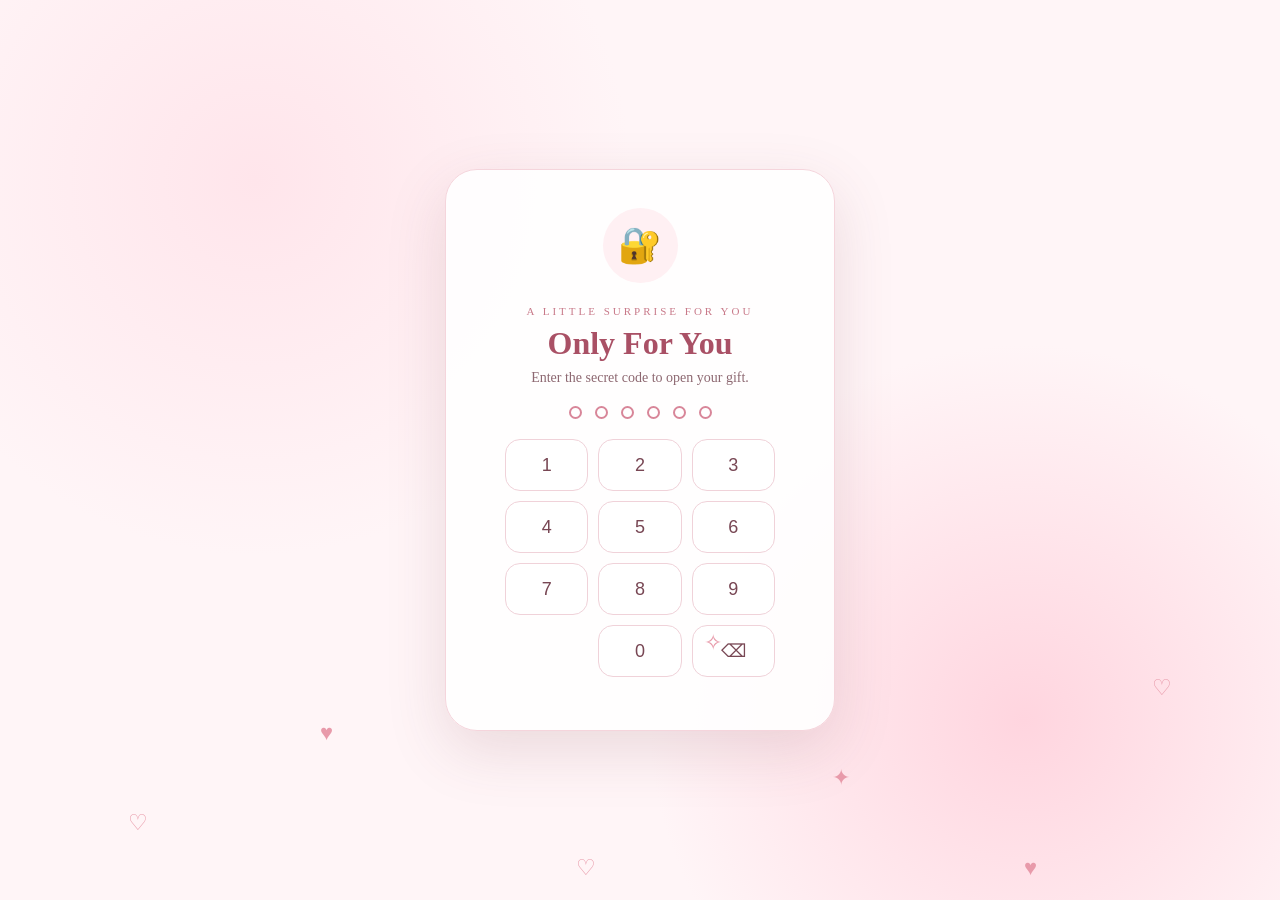
==== index.html @ 0a72cdff "Summary" ====
<!DOCTYPE html>
<html lang="en">

<head>

    <meta charset="UTF-8">

    <meta name="viewport"
          content="width=device-width, initial-scale=1.0">

    <title>For You ❤️</title>

    <link rel="stylesheet"href="style.css">
    <script src="j.js"></script>

</head>


<body>



<div class="decorations">

    <span>♡</span>
    <span>♥</span>
    <span>♡</span>
    <span>✦</span>
    <span>♥</span>
    <span>♡</span>
    <span>✧</span>

</div>



<!-- =====================================================
     PASSCODE
     ===================================================== -->

<div id="lockScreen">

    <div class="lock-card">

        <div class="lock-icon">
            🔐
        </div>

        <p class="small-title">
            A LITTLE SURPRISE FOR YOU
        </p>

        <h1>
            Only For You
        </h1>

        <p class="lock-text">
            Enter the secret code to open your gift.
        </p>


        <!-- 6 DIGIT PASSCODE DISPLAY -->

        <div class="code-display">

            <span id="dot1"></span>
            <span id="dot2"></span>
            <span id="dot3"></span>
            <span id="dot4"></span>
            <span id="dot5"></span>
            <span id="dot6"></span>

        </div>


        <!-- KEYPAD -->

        <div class="keypad">

            <button onclick="pressKey('1')">
                1
            </button>

            <button onclick="pressKey('2')">
                2
            </button>

            <button onclick="pressKey('3')">
                3
            </button>


            <button onclick="pressKey('4')">
                4
            </button>

            <button onclick="pressKey('5')">
                5
            </button>

            <button onclick="pressKey('6')">
                6
            </button>


            <button onclick="pressKey('7')">
                7
            </button>

            <button onclick="pressKey('8')">
                8
            </button>

            <button onclick="pressKey('9')">
                9
            </button>


            <button class="empty-key"></button>

            <button onclick="pressKey('0')">
                0
            </button>

            <button onclick="deleteKey()">
                ⌫
            </button>

        </div>


        <p id="wrongPassword"></p>

    </div>

</div>



<!-- =====================================================
     MAIN WEBSITE
     ===================================================== -->

<div id="mainWebsite" class="hidden">


    <!-- HEADER -->

    <header>

        <div class="logo">

            <span>♡</span>
            Our Story

        </div>


        <nav>

            <button onclick="showSection('home')">
                Home
            </button>

            <button onclick="showSection('flowers')">
                🌸 Flowers
            </button>

            <button onclick="showSection('message')">
                💌 Message
            </button>

            <button onclick="showSection('song')">
                🎵 Song
            </button>

        </nav>

    </header>



    <!-- =====================================================
         HOME
         ===================================================== -->

    <section id="home"
             class="section active">

        <div class="hero">

            <div class="tiny-label">
                OUR LITTLE LOVE STORY
            </div>


            <div class="big-heart">
                ♥
            </div>


            <h1>
                Happy Monthsary
            </h1>


            <p class="hero-text">

                For someone who makes ordinary days
                feel a little more special.

            </p>


            <div class="date-card">

                <span>♡</span>


                <div>

                    <small>
                        OUR STORY STARTED
                    </small>

                    <strong>
                        January 10, 2026
                    </strong>

                </div>


                <span>♡</span>

            </div>



            <div class="counter-box">

                <div>

                    <strong id="months">
                        0
                    </strong>

                    <small>
                        MONTHS
                    </small>

                </div>


                <div class="line"></div>


                <div>

                    <strong id="days">
                        0
                    </strong>

                    <small>
                        DAYS
                    </small>

                </div>

            </div>



            <button class="open-button"
                    onclick="showSection('flowers')">

                Open Your Gift

                <span>→</span>

            </button>

        </div>

    </section>



    <!-- =====================================================
         FLOWERS
         ===================================================== -->

    <section id="flowers"
             class="section">

        <div class="content-card">

            <div class="section-number">
                01
            </div>


            <div class="flower-title">

                <span>✿</span>

                <h1>
                    Flowers For You
                </h1>

                <span>✿</span>

            </div>


            <p class="subtitle">
                A little bouquet for someone special.
            </p>



            <div class="bouquet">

                <div class="stem stem1"></div>
                <div class="stem stem2"></div>
                <div class="stem stem3"></div>
                <div class="stem stem4"></div>
                <div class="stem stem5"></div>


                <div class="flower flower1">
                    🌷
                </div>

                <div class="flower flower2">
                    🌹
                </div>

                <div class="flower flower3">
                    🌸
                </div>

                <div class="flower flower4">
                    🌷
                </div>

                <div class="flower flower5">
                    🌹
                </div>


                <div class="leaf leaf1">
                    🌿
                </div>

                <div class="leaf leaf2">
                    🌿
                </div>

            </div>



            <div class="flower-note">

                <span class="note-icon">
                    ❀
                </span>


                <h2>
                    For You
                </h2>


                <p>

                    These flowers are just a small reminder
                    that you deserve beautiful things and
                    beautiful moments.

                </p>


                <p>

                    If I could, I'd give you a fresh bouquet
                    every month. 🌷

                </p>

            </div>



            <button class="next-button"
                    onclick="showSection('message')">

                Continue to my message →

            </button>

        </div>

    </section>



    <!-- =====================================================
         MESSAGE
         ===================================================== -->

    <section id="message"
             class="section">

        <div class="content-card message-card">

            <div class="section-number">
                02
            </div>


            <h1>
                Words From My Heart
            </h1>


            <p class="subtitle">
                Some things are better written down. 💌
            </p>



            <!-- LETTER -->

            <div class="letter">

                <div class="letter-top">

                    <span>♡</span>
                    <span>♡</span>
                    <span>♡</span>

                </div>


                <p class="dear">
                    Dear You,
                </p>


                <p>
                    Happy Monthsary! ❤️
                </p>


                <p>

                    Another month has passed, and I'm really
                    thankful for all the little moments we've
                    shared. From simple conversations to
                    random laughs, every memory means something
                    to me.

                </p>


                <p>

                    I may not always have the perfect words,
                    but I hope you know how much I appreciate
                    your presence in my life.

                </p>


                <p>

                    Thank you for being part of my story.
                    I hope we continue making more memories,
                    sharing more laughs, and enjoying the little
                    things together.

                </p>


                <p>

                    Here's to another month of memories. 🌷

                </p>


                <div class="signature">

                    With love,<br>

                    <strong>
                        Always ❤️
                    </strong>

                </div>

            </div>



            <!-- GALLERY -->

            <div class="gallery-section">

                <h2>
                    Our Little Memories 📸
                </h2>


                <p>
                    Click a frame to add your favorite photo.
                </p>



                <div class="gallery">


                    <!-- PHOTO 1 -->

                    <label class="polaroid">

                        <input type="file"
                               accept="image/*"
                               onchange="previewImage(event, 1)">


                        <div class="photo-frame">

                            <img id="photo1">

                            <span id="text1">
                                ＋<br>
                                Add Photo
                            </span>

                        </div>


                        <div class="caption">
                            Our memory ♡
                        </div>

                    </label>



                    <!-- PHOTO 2 -->

                    <label class="polaroid">

                        <input type="file"
                               accept="image/*"
                               onchange="previewImage(event, 2)">


                        <div class="photo-frame">

                            <img id="photo2">

                            <span id="text2">
                                ＋<br>
                                Add Photo
                            </span>

                        </div>


                        <div class="caption">
                            Favorite moment ♡
                        </div>

                    </label>



                    <!-- PHOTO 3 -->

                    <label class="polaroid">

                        <input type="file"
                               accept="image/*"
                               onchange="previewImage(event, 3)">


                        <div class="photo-frame">

                            <img id="photo3">

                            <span id="text3">
                                ＋<br>
                                Add Photo
                            </span>

                        </div>


                        <div class="caption">
                            Together ♡
                        </div>

                    </label>



                    <!-- PHOTO 4 -->

                    <label class="polaroid">

                        <input type="file"
                               accept="image/*"
                               onchange="previewImage(event, 4)">


                        <div class="photo-frame">

                            <img id="photo4">

                            <span id="text4">
                                ＋<br>
                                Add Photo
                            </span>

                        </div>


                        <div class="caption">
                            Forever memory ♡
                        </div>

                    </label>

                </div>

            </div>



            <button class="next-button"
                    onclick="showSection('song')">

                Listen to our song →

            </button>

        </div>

    </section>



    <!-- =====================================================
         SONG
         ===================================================== -->

    <section id="song"
             class="section">

        <div class="content-card song-card">

            <div class="section-number">
                03
            </div>


            <div class="music-note">
                ♪
            </div>


            <h1>
                Our Song
            </h1>


            <p class="subtitle">
                Press play and enjoy this little moment. 🎧
            </p>



            <div class="vinyl-area">

                <div class="vinyl">

                    <div class="vinyl-center">
                        ♥
                    </div>

                </div>

            </div>



            <div class="song-info">

                <span>
                    NOW PLAYING
                </span>


                <h2>
                    Our Special Song
                </h2>


                <p>
                    A song that reminds me of you.
                </p>

            </div>



            <!-- MUSIC -->

            <audio id="music">

                <source src="music.mp3"
                        type="audio/mpeg">

            </audio>



            <div class="music-buttons">

                <button onclick="playMusic()">
                    ▶ Play
                </button>


                <button onclick="pauseMusic()">
                    ❚❚ Pause
                </button>

            </div>



            <div class="music-bar">

                <div id="musicProgress"></div>

            </div>


            <p class="song-hint">

                Put your own
                <b>music.mp3</b>
                inside this folder.

            </p>



            <div class="final-message">

                <span>♡</span>


                <p>

                    Some songs become special because
                    they remind us of someone.

                </p>


                <span>♡</span>

            </div>



            <button class="back-button"
                    onclick="showSection('home')">

                ← Back to our story

            </button>

        </div>

    </section>


</div>



<!-- JAVASCRIPT -->

<script src="script.js"></script>


</body>

</html>
---- style.css ----
* {
    margin: 0;
    padding: 0;
    box-sizing: border-box;
}

html {
    scroll-behavior: smooth;
}

body {
    font-family: Georgia, "Times New Roman", serif;
    background: #fff7f8;
    color: #5b3b43;
    min-height: 100vh;
}


/* ================= HIDDEN ================= */

.hidden {
    display: none !important;
}


/* ================= DECORATIONS ================= */

.decorations span {
    position: fixed;
    color: #e89aaa;
    font-size: 22px;
    z-index: 1;
    pointer-events: none;
    animation: floatUp 8s linear infinite;
}

.decorations span:nth-child(1) {
    left: 10%;
    top: 90%;
}

.decorations span:nth-child(2) {
    left: 25%;
    top: 80%;
    animation-delay: 2s;
}

.decorations span:nth-child(3) {
    left: 45%;
    top: 95%;
    animation-delay: 4s;
}

.decorations span:nth-child(4) {
    left: 65%;
    top: 85%;
    animation-delay: 1s;
}

.decorations span:nth-child(5) {
    left: 80%;
    top: 95%;
    animation-delay: 3s;
}

.decorations span:nth-child(6) {
    left: 90%;
    top: 75%;
    animation-delay: 5s;
}

.decorations span:nth-child(7) {
    left: 55%;
    top: 70%;
    animation-delay: 6s;
}


/* ================= PASSCODE ================= */

#lockScreen {
    min-height: 100vh;

    display: flex;
    align-items: center;
    justify-content: center;

    padding: 20px;

    background:
        radial-gradient(circle at 20% 20%, #ffe5eb, transparent 30%),
        radial-gradient(circle at 80% 80%, #ffd5df, transparent 30%),
        #fff5f7;
}

.lock-card {
    width: 100%;
    max-width: 390px;

    padding: 38px 30px;

    background: rgba(255, 255, 255, 0.9);

    border: 1px solid #f5d5dc;

    border-radius: 32px;

    text-align: center;

    box-shadow: 0 20px 60px rgba(121, 59, 76, 0.15);
}

.lock-icon {
    width: 75px;
    height: 75px;

    margin: auto;

    display: flex;
    align-items: center;
    justify-content: center;

    background: #fff0f3;

    border-radius: 50%;

    font-size: 35px;

    animation: pulse 2s infinite;
}

.small-title {
    color: #c87989;

    font-size: 11px;

    letter-spacing: 3px;

    margin-top: 22px;
}

.lock-card h1 {
    color: #a95065;

    font-size: 32px;

    margin: 8px 0;
}

.lock-text {
    color: #8d6871;

    font-size: 14px;

    margin-bottom: 20px;
}

.code-display {
    display: flex;
    justify-content: center;

    gap: 13px;

    margin: 20px;
}

.code-display span {
    width: 13px;
    height: 13px;

    border: 2px solid #d88699;

    border-radius: 50%;

    transition: 0.2s;
}

.code-display span.filled {
    background: #d36c83;
}

.keypad {
    display: grid;

    grid-template-columns: repeat(3, 1fr);

    gap: 10px;

    max-width: 270px;

    margin: auto;
}

.keypad button {
    height: 52px;

    border: 1px solid #f0d2d9;

    border-radius: 15px;

    background: #fff;

    color: #784754;

    font-size: 18px;

    cursor: pointer;

    transition: 0.2s;
}

.keypad button:hover {
    background: #ffe8ed;

    transform: scale(1.04);
}

.empty-key {
    visibility: hidden;
}

#wrongPassword {
    color: #c74d67;

    font-size: 13px;

    margin-top: 15px;
}


/* ================= HEADER ================= */

header {
    height: 75px;

    padding: 0 7%;

    display: flex;

    align-items: center;

    justify-content: space-between;

    position: sticky;

    top: 0;

    z-index: 20;

    background: rgba(255, 250, 251, 0.9);

    backdrop-filter: blur(15px);

    border-bottom: 1px solid #f5dce1;
}

.logo {
    color: #a95065;

    font-size: 20px;

    font-weight: bold;
}

.logo span {
    color: #d9768b;
}

nav {
    display: flex;

    gap: 5px;
}

nav button {
    border: none;

    background: transparent;

    padding: 10px 12px;

    border-radius: 15px;

    color: #79515b;

    cursor: pointer;

    font-family: Arial, sans-serif;

    transition: 0.3s;
}

nav button:hover {
    background: #ffe8ed;

    color: #a95065;
}


/* ================= SECTIONS ================= */

.section {
    display: none;

    min-height: calc(100vh - 75px);

    padding: 60px 20px;

    position: relative;
}

.section.active {
    display: flex;

    align-items: center;

    justify-content: center;

    animation: fadeIn 0.6s ease;
}


/* ================= HOME ================= */

.hero {
    text-align: center;

    max-width: 700px;

    position: relative;

    z-index: 2;
}

.tiny-label {
    color: #c77b8b;

    letter-spacing: 5px;

    font-family: Arial, sans-serif;

    font-size: 11px;

    margin-bottom: 15px;
}

.big-heart {
    color: #d76c84;

    font-size: 95px;

    line-height: 1;

    text-shadow: 0 10px 25px rgba(196, 86, 111, 0.2);

    animation: heartbeat 1.5s infinite;
}

.hero h1 {
    color: #a64d63;

    font-size: 60px;

    margin: 10px 0;
}

.hero-text {
    max-width: 500px;

    margin: auto;

    color: #86636b;

    font-size: 18px;

    line-height: 1.7;
}

.date-card {
    display: inline-flex;

    align-items: center;

    gap: 20px;

    margin-top: 30px;

    padding: 15px 25px;

    background: white;

    border: 1px solid #f2d8de;

    border-radius: 20px;

    box-shadow: 0 8px 25px rgba(100, 40, 55, 0.08);
}

.date-card > span {
    color: #d6788d;

    font-size: 22px;
}

.date-card div {
    display: flex;

    flex-direction: column;

    gap: 5px;
}

.date-card small {
    font-family: Arial, sans-serif;

    font-size: 9px;

    letter-spacing: 2px;

    color: #b77c88;
}

.date-card strong {
    color: #784754;

    font-size: 16px;
}

.counter-box {
    margin: 25px auto;

    max-width: 280px;

    display: flex;

    align-items: center;

    justify-content: center;

    gap: 25px;

    padding: 18px;

    background: #fff;

    border-radius: 20px;

    border: 1px solid #f2d8de;
}

.counter-box div:not(.line) {
    display: flex;

    flex-direction: column;
}

.counter-box strong {
    font-size: 27px;

    color: #c65f78;
}

.counter-box small {
    font-family: Arial, sans-serif;

    font-size: 9px;

    letter-spacing: 2px;

    color: #9b747c;
}

.line {
    height: 35px;

    width: 1px;

    background: #eacbd2;
}

.open-button,
.next-button,
.back-button {
    border: none;

    background: #bd6077;

    color: white;

    padding: 14px 25px;

    border-radius: 25px;

    cursor: pointer;

    font-family: Arial, sans-serif;

    transition: 0.3s;
}

.open-button {
    box-shadow: 0 10px 25px rgba(172, 73, 99, 0.2);
}

.open-button:hover,
.next-button:hover,
.back-button:hover {
    background: #a94e66;

    transform: translateY(-3px);
}

.open-button span {
    margin-left: 10px;
}


/* ================= CONTENT CARD ================= */

.content-card {
    width: 100%;

    max-width: 850px;

    padding: 50px;

    background: rgba(255, 255, 255, 0.95);

    border: 1px solid #f2dce1;

    border-radius: 30px;

    text-align: center;

    box-shadow: 0 20px 60px rgba(100, 40, 55, 0.1);
}

.section-number {
    color: #d88999;

    font-family: Arial, sans-serif;

    letter-spacing: 3px;

    font-size: 11px;

    margin-bottom: 15px;
}

.content-card h1 {
    color: #a64d63;

    font-size: 40px;
}

.subtitle {
    color: #8b6971;

    margin-top: 10px;

    line-height: 1.6;
}


/* ================= FLOWERS ================= */

.flower-title {
    display: flex;

    align-items: center;

    justify-content: center;

    gap: 15px;
}

.flower-title span {
    color: #d78296;

    font-size: 25px;
}

.bouquet {
    height: 270px;

    max-width: 500px;

    margin: 20px auto;

    position: relative;
}

.flower {
    position: absolute;

    font-size: 75px;

    animation: flowerMove 3s ease-in-out infinite;
}

.flower1 {
    left: 15%;
    top: 80px;
}

.flower2 {
    left: 30%;
    top: 35px;

    animation-delay: .3s;
}

.flower3 {
    left: 44%;
    top: 5px;

    font-size: 90px;

    animation-delay: .5s;
}

.flower4 {
    left: 60%;
    top: 40px;

    animation-delay: .8s;
}

.flower5 {
    left: 75%;
    top: 85px;

    animation-delay: 1s;
}

.stem {
    position: absolute;

    width: 4px;

    height: 150px;

    background: #75a875;

    border-radius: 5px;

    transform: rotate(-10deg);

    top: 100px;

    left: 50%;
}

.stem1 {
    transform: rotate(-28deg);
    left: 25%;
}

.stem2 {
    transform: rotate(-15deg);
    left: 37%;
}

.stem3 {
    transform: rotate(0deg);
    left: 50%;
}

.stem4 {
    transform: rotate(15deg);
    left: 62%;
}

.stem5 {
    transform: rotate(28deg);
    left: 74%;
}

.leaf {
    position: absolute;

    font-size: 35px;
}

.leaf1 {
    left: 32%;
    top: 145px;
}

.leaf2 {
    left: 58%;
    top: 155px;
}

.flower-note {
    max-width: 600px;

    margin: 0 auto;

    padding: 25px 30px;

    background: #fff5f7;

    border: 1px solid #f4dce2;

    border-radius: 20px;

    line-height: 1.8;
}

.note-icon {
    color: #d5788d;

    font-size: 25px;
}

.flower-note h2 {
    color: #a95065;

    margin: 8px;
}

.flower-note p {
    margin-bottom: 8px;

    color: #765761;
}


/* ================= LETTER ================= */

.letter {
    max-width: 700px;

    margin: 30px auto;

    padding: 35px;

    text-align: left;

    background:
        repeating-linear-gradient(
            #fffdf8,
            #fffdf8 34px,
            #f2e8e0 35px
        );

    border-radius: 5px;

    box-shadow:
        0 10px 30px rgba(80, 40, 30, 0.12);

    position: relative;

    line-height: 2;

    transform: rotate(-0.3deg);
}

.letter::before {
    content: "";

    position: absolute;

    top: -8px;
    left: 30px;
    right: 30px;

    height: 8px;

    background: #e8c8cf;

    border-radius: 10px 10px 0 0;
}

.letter-top {
    display: flex;

    justify-content: space-between;

    color: #d67d91;

    margin-bottom: 10px;
}

.letter p {
    margin-bottom: 15px;
}

.dear {
    color: #a95065;

    font-size: 20px;

    font-weight: bold;
}

.signature {
    text-align: right;

    color: #a95065;

    margin-top: 25px;
}


/* ================= GALLERY ================= */

.gallery-section {
    margin-top: 40px;
}

.gallery-section h2 {
    color: #a95065;

    margin-bottom: 8px;
}

.gallery-section > p {
    color: #92747b;

    margin-bottom: 25px;
}

.gallery {
    display: grid;

    grid-template-columns: repeat(2, 1fr);

    gap: 25px;

    max-width: 700px;

    margin: auto;
}

.polaroid {
    background: white;

    padding: 12px 12px 18px;

    box-shadow: 0 8px 25px rgba(80, 40, 50, 0.12);

    cursor: pointer;

    transition: 0.3s;
}

.polaroid:nth-child(1) {
    transform: rotate(-2deg);
}

.polaroid:nth-child(2) {
    transform: rotate(2deg);
}

.polaroid:nth-child(3) {
    transform: rotate(1deg);
}

.polaroid:nth-child(4) {
    transform: rotate(-2deg);
}

.polaroid:hover {
    transform: rotate(0deg) translateY(-7px);

    box-shadow: 0 15px 30px rgba(80, 40, 50, 0.18);
}

.polaroid input {
    display: none;
}

.photo-frame {
    height: 220px;

    background: #fff1f4;

    display: flex;

    align-items: center;

    justify-content: center;

    overflow: hidden;
}

.photo-frame img {
    width: 100%;

    height: 100%;

    object-fit: cover;

    display: none;
}

.photo-frame span {
    color: #cf778b;

    text-align: center;

    line-height: 1.6;
}

.caption {
    padding-top: 12px;

    color: #73515b;

    font-size: 14px;
}


/* ================= SONG ================= */

.music-note {
    color: #d16d85;

    font-size: 60px;

    animation: musicBounce 1s infinite alternate;
}

.vinyl-area {
    height: 250px;

    display: flex;

    justify-content: center;

    align-items: center;
}

.vinyl {
    width: 210px;
    height: 210px;

    border-radius: 50%;

    background:
        repeating-radial-gradient(
            circle,
            #252025 0,
            #252025 3px,
            #302a30 4px,
            #302a30 7px
        );

    display: flex;

    justify-content: center;

    align-items: center;

    box-shadow: 0 15px 30px rgba(30, 20, 25, .25);

    animation: spin 8s linear infinite;
}

.vinyl-center {
    width: 65px;
    height: 65px;

    border-radius: 50%;

    background: #d77b90;

    display: flex;

    align-items: center;

    justify-content: center;

    color: white;

    font-size: 25px;

    border: 5px solid #f1c4ce;
}

.song-info {
    margin-bottom: 20px;
}

.song-info span {
    font-family: Arial, sans-serif;

    font-size: 9px;

    letter-spacing: 3px;

    color: #c17a89;
}

.song-info h2 {
    color: #a95065;

    margin: 8px 0;
}

.song-info p {
    color: #8b6971;
}

.music-buttons {
    display: flex;

    justify-content: center;

    gap: 10px;
}

.music-buttons button {
    border: none;

    padding: 12px 22px;

    border-radius: 20px;

    background: #bd6077;

    color: white;

    cursor: pointer;
}

.music-buttons button:hover {
    background: #a64d63;
}

.music-bar {
    width: 100%;

    max-width: 400px;

    height: 5px;

    margin: 25px auto 10px;

    background: #f0dce1;

    border-radius: 10px;

    overflow: hidden;
}

#musicProgress {
    width: 0%;

    height: 100%;

    background: #c96980;
}

.song-hint {
    font-family: Arial, sans-serif;

    color: #9a7b83;

    font-size: 11px;
}

.final-message {
    margin: 25px auto;

    max-width: 500px;

    display: flex;

    align-items: center;

    justify-content: center;

    gap: 15px;

    padding: 18px;

    background: #fff5f7;

    border-radius: 18px;

    color: #795762;

    line-height: 1.6;
}

.final-message span {
    color: #d27589;
}


/* ================= ANIMATIONS ================= */

@keyframes heartbeat {

    0%, 100% {
        transform: scale(1);
    }

    25% {
        transform: scale(1.12);
    }

    50% {
        transform: scale(1);
    }

    75% {
        transform: scale(1.1);
    }

}

@keyframes pulse {

    0%, 100% {
        transform: scale(1);
    }

    50% {
        transform: scale(1.06);
    }

}

@keyframes floatUp {

    0% {
        transform: translateY(0) rotate(0deg);

        opacity: 0;
    }

    20% {
        opacity: 1;
    }

    100% {
        transform: translateY(-110vh) rotate(180deg);

        opacity: 0;
    }

}

@keyframes flowerMove {

    0%, 100% {
        transform: translateY(0) rotate(-3deg);
    }

    50% {
        transform: translateY(-12px) rotate(3deg);
    }

}

@keyframes musicBounce {

    from {
        transform: translateY(0);
    }

    to {
        transform: translateY(-10px);
    }

}

@keyframes spin {

    from {
        transform: rotate(0deg);
    }

    to {
        transform: rotate(360deg);
    }

}

@keyframes fadeIn {

    from {
        opacity: 0;

        transform: translateY(15px);
    }

    to {
        opacity: 1;

        transform: translateY(0);
    }

}


/* ================= MOBILE ================= */

@media (max-width: 650px) {

    header {
        height: auto;

        padding: 15px;

        flex-direction: column;

        gap: 10px;
    }

    nav {
        flex-wrap: wrap;

        justify-content: center;
    }

    nav button {
        font-size: 12px;

        padding: 8px;
    }

    .section {
        padding: 30px 15px;
    }

    .hero h1 {
        font-size: 40px;
    }

    .big-heart {
        font-size: 75px;
    }

    .content-card {
        padding: 30px 18px;
    }

    .content-card h1 {
        font-size: 30px;
    }

    .flower {
        font-size: 50px;
    }

    .flower3 {
        font-size: 65px;
    }

    .gallery {
        grid-template-columns: 1fr;
    }

    .letter {
        padding: 25px 20px;

        font-size: 14px;
    }

    .photo-frame {
        height: 240px;
    }

    .vinyl {
        width: 180px;
        height: 180px;
    }
}
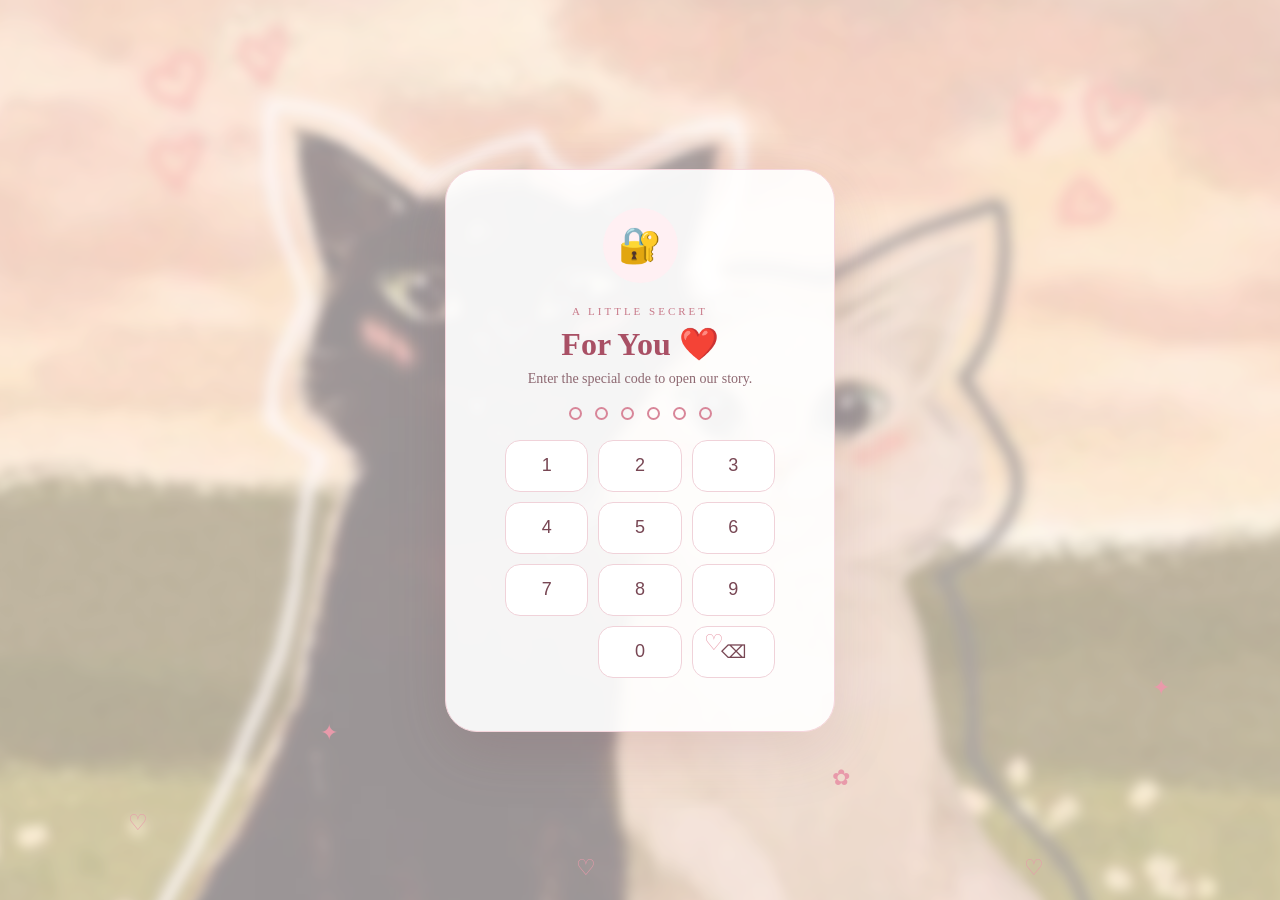
==== commit ebf12e8e: "Summary" ====
--- a/index.html
+++ b/index.html
@@ -10,8 +10,8 @@
 
     <title>For You ❤️</title>
 
-    <link rel="stylesheet"href="style.css">
-    <script src="j.js"></script>
+    <link rel="stylesheet"
+          href="style.css">
 
 </head>
 
@@ -19,23 +19,25 @@
 <body>
 
 
+<!-- =====================================================
+     FLOATING DECORATIONS
+     ===================================================== -->
 
 <div class="decorations">
 
-    <span>♡</span>
-    <span>♥</span>
     <span>♡</span>
     <span>✦</span>
-    <span>♥</span>
     <span>♡</span>
-    <span>✧</span>
+    <span>✿</span>
+    <span>♡</span>
+    <span>✦</span>
+    <span>♡</span>
 
 </div>
 
 
-
-<!-- =====================================================
-     PASSCODE
+<!-- =====================================================
+     LOCK SCREEN
      ===================================================== -->
 
 <div id="lockScreen">
@@ -46,20 +48,16 @@
             🔐
         </div>
 
-        <p class="small-title">
-            A LITTLE SURPRISE FOR YOU
+        <div class="small-title">
+            A LITTLE SECRET
+        </div>
+
+        <h1>For You ❤️</h1>
+
+        <p class="lock-text">
+            Enter the special code to open our story.
         </p>
 
-        <h1>
-            Only For You
-        </h1>
-
-        <p class="lock-text">
-            Enter the secret code to open your gift.
-        </p>
-
-
-        <!-- 6 DIGIT PASSCODE DISPLAY -->
 
         <div class="code-display">
 
@@ -73,8 +71,6 @@
         </div>
 
 
-        <!-- KEYPAD -->
-
         <div class="keypad">
 
             <button onclick="pressKey('1')">
@@ -89,7 +85,6 @@
                 3
             </button>
 
-
             <button onclick="pressKey('4')">
                 4
             </button>
@@ -102,7 +97,6 @@
                 6
             </button>
 
-
             <button onclick="pressKey('7')">
                 7
             </button>
@@ -115,8 +109,9 @@
                 9
             </button>
 
-
-            <button class="empty-key"></button>
+            <button class="empty-key">
+                0
+            </button>
 
             <button onclick="pressKey('0')">
                 0
@@ -144,663 +139,587 @@
 <div id="mainWebsite" class="hidden">
 
 
-    <!-- HEADER -->
-
-    <header>
-
-        <div class="logo">
-
-            <span>♡</span>
-            Our Story
-
-        </div>
-
-
-        <nav>
-
-            <button onclick="showSection('home')">
-                Home
-            </button>
-
-            <button onclick="showSection('flowers')">
-                🌸 Flowers
-            </button>
-
-            <button onclick="showSection('message')">
-                💌 Message
-            </button>
-
-            <button onclick="showSection('song')">
-                🎵 Song
-            </button>
-
-        </nav>
-
-    </header>
-
-
-
-    <!-- =====================================================
-         HOME
-         ===================================================== -->
-
-    <section id="home"
-             class="section active">
-
-        <div class="hero">
-
-            <div class="tiny-label">
-                OUR LITTLE LOVE STORY
-            </div>
-
-
-            <div class="big-heart">
-                ♥
-            </div>
-
+<!-- =====================================================
+     HEADER
+     ===================================================== -->
+
+<header>
+
+    <div class="logo">
+        For <span>You ❤️</span>
+    </div>
+
+
+    <nav>
+
+        <button onclick="showSection('home')">
+            Home
+        </button>
+
+        <button onclick="showSection('flowers')">
+            🌸 Flowers
+        </button>
+
+        <button onclick="showSection('message')">
+            💌 Message
+        </button>
+
+        <button onclick="showSection('song')">
+            🎵 Song
+        </button>
+
+    </nav>
+
+</header>
+
+
+
+<!-- =====================================================
+     HOME
+     ===================================================== -->
+
+<section id="home"
+         class="section active">
+
+    <div class="hero">
+
+        <div class="tiny-label">
+            A LITTLE PLACE FOR US
+        </div>
+
+
+        <div class="big-heart">
+            ❤️
+        </div>
+
+
+        <h1>
+            Happy Monthsary
+        </h1>
+
+
+        <p class="hero-text">
+            Every moment with you is a memory
+            I will always treasure.
+        </p>
+
+
+        <div class="date-card">
+
+            <span>
+                ♡
+            </span>
+
+            <div>
+
+                <small>
+                    OUR STORY STARTED
+                </small>
+
+                <strong>
+                    January 10, 2026
+                </strong>
+
+            </div>
+
+        </div>
+
+
+        <div class="counter-box">
+
+            <div>
+
+                <strong id="months">
+                    0
+                </strong>
+
+                <small>
+                    MONTHS
+                </small>
+
+            </div>
+
+
+            <div class="line"></div>
+
+
+            <div>
+
+                <strong id="days">
+                    0
+                </strong>
+
+                <small>
+                    DAYS
+                </small>
+
+            </div>
+
+        </div>
+
+
+        <button class="open-button"
+                onclick="showSection('flowers')">
+
+            Open Our Story
+            <span>→</span>
+
+        </button>
+
+    </div>
+
+</section>
+
+
+
+<!-- =====================================================
+     FLOWERS
+     ===================================================== -->
+
+<section id="flowers"
+         class="section">
+
+    <div class="content-card">
+
+        <div class="section-number">
+            01 / FLOWERS
+        </div>
+
+
+        <div class="flower-title">
+
+            <span>
+                🌷
+            </span>
 
             <h1>
-                Happy Monthsary
+                A Bouquet For You
             </h1>
 
-
-            <p class="hero-text">
-
-                For someone who makes ordinary days
-                feel a little more special.
-
-            </p>
-
-
-            <div class="date-card">
-
-                <span>♡</span>
-
-
-                <div>
-
-                    <small>
-                        OUR STORY STARTED
-                    </small>
-
-                    <strong>
-                        January 10, 2026
-                    </strong>
-
+            <span>
+                🌹
+            </span>
+
+        </div>
+
+
+        <p class="subtitle">
+            If I could give you flowers every day,
+            I would.
+        </p>
+
+
+        <div class="bouquet">
+
+            <div class="flower flower1">
+                🌷
+            </div>
+
+            <div class="flower flower2">
+                🌹
+            </div>
+
+            <div class="flower flower3">
+                🌸
+            </div>
+
+            <div class="flower flower4">
+                🌹
+            </div>
+
+            <div class="flower flower5">
+                🌷
+            </div>
+
+
+            <div class="stem stem1"></div>
+            <div class="stem stem2"></div>
+            <div class="stem stem3"></div>
+            <div class="stem stem4"></div>
+            <div class="stem stem5"></div>
+
+
+            <div class="leaf leaf1">
+                🍃
+            </div>
+
+            <div class="leaf leaf2">
+                🍃
+            </div>
+
+        </div>
+
+
+        <div class="flower-note">
+
+            <div class="note-icon">
+                ♡
+            </div>
+
+            <h2>
+                Just For You
+            </h2>
+
+            <p>
+                These flowers may be simple,
+                but they carry a lot of love.
+            </p>
+
+            <p>
+                Thank you for being part of my life.
+            </p>
+
+        </div>
+
+
+        <br>
+
+
+        <button class="next-button"
+                onclick="showSection('message')">
+
+            Continue to Message →
+            
+        </button>
+
+    </div>
+
+</section>
+
+
+
+<!-- =====================================================
+     MESSAGE
+     ===================================================== -->
+
+<section id="message"
+         class="section">
+
+    <div class="content-card">
+
+        <div class="section-number">
+            02 / MESSAGE
+        </div>
+
+
+        <h1>
+            A Letter For You 💌
+        </h1>
+
+
+        <p class="subtitle">
+            Something I want you to know.
+        </p>
+
+
+        <div class="letter">
+
+            <div class="letter-top">
+
+                <span>
+                    💌
+                </span>
+
+                <span>
+                    For You
+                </span>
+
+            </div>
+
+
+            <p class="dear">
+                Dear You,
+            </p>
+
+
+            <p>
+                I just want to say thank you for
+                being someone who makes my days
+                a little brighter.
+            </p>
+
+
+            <p>
+                Since the day our story started,
+                we have created so many memories
+                together. Some moments may be
+                simple, but they mean a lot to me.
+            </p>
+
+
+            <p>
+                I hope we continue making more
+                memories, laughing together,
+                supporting each other, and
+                enjoying every little moment.
+            </p>
+
+
+            <p>
+                Happy Monthsary to us. ❤️
+            </p>
+
+
+            <p>
+                No matter how simple this little
+                website is, I made it especially
+                for you.
+            </p>
+
+
+            <div class="signature">
+
+                With love, ❤️
+
+            </div>
+
+        </div>
+
+
+<!-- ================================================= 
+     IMAGE GALLERY 
+     ================================================= -->
+
+<div class="gallery-section">
+
+    <h2>
+        Our Little Memories 📸
+    </h2>
+
+    <p>
+        Click a photo to view it.
+    </p>
+
+
+    <div class="gallery">
+
+
+        <!-- PHOTO 1 -->
+
+        <div class="polaroid">
+
+            <div class="photo-frame">
+
+                <img id="photo1"
+                     src="cat.png"
+                     alt="Memory 1">
+
+            </div>
+
+            <div class="caption">
+                Our Memory ❤️
+            </div>
+
+        </div>
+
+
+
+        <!-- PHOTO 2 -->
+
+        <div class="polaroid">
+
+            <div class="photo-frame">
+
+                <img id="photo2"
+                     src="catt.png"
+                     alt="Memory 2">
+
+            </div>
+
+            <div class="caption">
+                A Special Moment
+            </div>
+
+        </div>
+
+
+
+        <!-- PHOTO 3 -->
+
+        <div class="polaroid">
+
+            <div class="photo-frame">
+
+                <img id="photo3"
+                     src="meow.png"
+                     alt="Memory 3">
+
+            </div>
+
+            <div class="caption">
+                One Of My Favorites
+            </div>
+
+        </div>
+
+
+
+        <!-- PHOTO 4 -->
+
+        <div class="polaroid">
+
+            <div class="photo-frame">
+
+                <img id="photo4"
+                     src="fam.png"
+                     alt="Memory 4">
+
+            </div>
+
+            <div class="caption">
+                Forever Memory
+            </div>
+
+        </div>
+
+
+    </div>
+
+</div>
+
+
+
+        <br>
+
+
+        <button class="next-button"
+                onclick="showSection('song')">
+
+            Continue to Song 🎵
+
+        </button>
+
+    </div>
+
+</section>
+
+
+
+<!-- =====================================================
+     SONG
+     ===================================================== -->
+
+<section id="song"
+         class="section">
+
+    <div class="content-card song-card">
+
+        <div class="section-number">
+            03 / SONG
+        </div>
+
+
+        <div class="music-note">
+            🎵
+        </div>
+
+
+        <h1>
+            Our Song
+        </h1>
+
+
+        <p class="subtitle">
+            A song that reminds me of you.
+        </p>
+
+
+        <div class="vinyl-area">
+
+            <div class="vinyl">
+
+                <div class="vinyl-center">
+                    ❤️
                 </div>
 
-
-                <span>♡</span>
-
-            </div>
-
-
-
-            <div class="counter-box">
-
-                <div>
-
-                    <strong id="months">
-                        0
-                    </strong>
-
-                    <small>
-                        MONTHS
-                    </small>
-
-                </div>
-
-
-                <div class="line"></div>
-
-
-                <div>
-
-                    <strong id="days">
-                        0
-                    </strong>
-
-                    <small>
-                        DAYS
-                    </small>
-
-                </div>
-
-            </div>
-
-
-
-            <button class="open-button"
-                    onclick="showSection('flowers')">
-
-                Open Your Gift
-
-                <span>→</span>
-
-            </button>
-
-        </div>
-
-    </section>
-
-
-
-    <!-- =====================================================
-         FLOWERS
-         ===================================================== -->
-
-    <section id="flowers"
-             class="section">
-
-        <div class="content-card">
-
-            <div class="section-number">
-                01
-            </div>
-
-
-            <div class="flower-title">
-
-                <span>✿</span>
-
-                <h1>
-                    Flowers For You
-                </h1>
-
-                <span>✿</span>
-
-            </div>
-
-
-            <p class="subtitle">
-                A little bouquet for someone special.
-            </p>
-
-
-
-            <div class="bouquet">
-
-                <div class="stem stem1"></div>
-                <div class="stem stem2"></div>
-                <div class="stem stem3"></div>
-                <div class="stem stem4"></div>
-                <div class="stem stem5"></div>
-
-
-                <div class="flower flower1">
-                    🌷
-                </div>
-
-                <div class="flower flower2">
-                    🌹
-                </div>
-
-                <div class="flower flower3">
-                    🌸
-                </div>
-
-                <div class="flower flower4">
-                    🌷
-                </div>
-
-                <div class="flower flower5">
-                    🌹
-                </div>
-
-
-                <div class="leaf leaf1">
-                    🌿
-                </div>
-
-                <div class="leaf leaf2">
-                    🌿
-                </div>
-
-            </div>
-
-
-
-            <div class="flower-note">
-
-                <span class="note-icon">
-                    ❀
-                </span>
-
-
-                <h2>
-                    For You
-                </h2>
-
-
-                <p>
-
-                    These flowers are just a small reminder
-                    that you deserve beautiful things and
-                    beautiful moments.
-
-                </p>
-
-
-                <p>
-
-                    If I could, I'd give you a fresh bouquet
-                    every month. 🌷
-
-                </p>
-
-            </div>
-
-
-
-            <button class="next-button"
-                    onclick="showSection('message')">
-
-                Continue to my message →
-
-            </button>
-
-        </div>
-
-    </section>
-
-
-
-    <!-- =====================================================
-         MESSAGE
-         ===================================================== -->
-
-    <section id="message"
-             class="section">
-
-        <div class="content-card message-card">
-
-            <div class="section-number">
-                02
-            </div>
-
-
-            <h1>
-                Words From My Heart
-            </h1>
-
-
-            <p class="subtitle">
-                Some things are better written down. 💌
-            </p>
-
-
-
-            <!-- LETTER -->
-
-            <div class="letter">
-
-                <div class="letter-top">
-
-                    <span>♡</span>
-                    <span>♡</span>
-                    <span>♡</span>
-
-                </div>
-
-
-                <p class="dear">
-                    Dear You,
-                </p>
-
-
-                <p>
-                    Happy Monthsary! ❤️
-                </p>
-
-
-                <p>
-
-                    Another month has passed, and I'm really
-                    thankful for all the little moments we've
-                    shared. From simple conversations to
-                    random laughs, every memory means something
-                    to me.
-
-                </p>
-
-
-                <p>
-
-                    I may not always have the perfect words,
-                    but I hope you know how much I appreciate
-                    your presence in my life.
-
-                </p>
-
-
-                <p>
-
-                    Thank you for being part of my story.
-                    I hope we continue making more memories,
-                    sharing more laughs, and enjoying the little
-                    things together.
-
-                </p>
-
-
-                <p>
-
-                    Here's to another month of memories. 🌷
-
-                </p>
-
-
-                <div class="signature">
-
-                    With love,<br>
-
-                    <strong>
-                        Always ❤️
-                    </strong>
-
-                </div>
-
-            </div>
-
-
-
-            <!-- GALLERY -->
-
-            <div class="gallery-section">
-
-                <h2>
-                    Our Little Memories 📸
-                </h2>
-
-
-                <p>
-                    Click a frame to add your favorite photo.
-                </p>
-
-
-
-                <div class="gallery">
-
-
-                    <!-- PHOTO 1 -->
-
-                    <label class="polaroid">
-
-                        <input type="file"
-                               accept="image/*"
-                               onchange="previewImage(event, 1)">
-
-
-                        <div class="photo-frame">
-
-                            <img id="photo1">
-
-                            <span id="text1">
-                                ＋<br>
-                                Add Photo
-                            </span>
-
-                        </div>
-
-
-                        <div class="caption">
-                            Our memory ♡
-                        </div>
-
-                    </label>
-
-
-
-                    <!-- PHOTO 2 -->
-
-                    <label class="polaroid">
-
-                        <input type="file"
-                               accept="image/*"
-                               onchange="previewImage(event, 2)">
-
-
-                        <div class="photo-frame">
-
-                            <img id="photo2">
-
-                            <span id="text2">
-                                ＋<br>
-                                Add Photo
-                            </span>
-
-                        </div>
-
-
-                        <div class="caption">
-                            Favorite moment ♡
-                        </div>
-
-                    </label>
-
-
-
-                    <!-- PHOTO 3 -->
-
-                    <label class="polaroid">
-
-                        <input type="file"
-                               accept="image/*"
-                               onchange="previewImage(event, 3)">
-
-
-                        <div class="photo-frame">
-
-                            <img id="photo3">
-
-                            <span id="text3">
-                                ＋<br>
-                                Add Photo
-                            </span>
-
-                        </div>
-
-
-                        <div class="caption">
-                            Together ♡
-                        </div>
-
-                    </label>
-
-
-
-                    <!-- PHOTO 4 -->
-
-                    <label class="polaroid">
-
-                        <input type="file"
-                               accept="image/*"
-                               onchange="previewImage(event, 4)">
-
-
-                        <div class="photo-frame">
-
-                            <img id="photo4">
-
-                            <span id="text4">
-                                ＋<br>
-                                Add Photo
-                            </span>
-
-                        </div>
-
-
-                        <div class="caption">
-                            Forever memory ♡
-                        </div>
-
-                    </label>
-
-                </div>
-
-            </div>
-
-
-
-            <button class="next-button"
-                    onclick="showSection('song')">
-
-                Listen to our song →
-
-            </button>
-
-        </div>
-
-    </section>
-
-
-
-    <!-- =====================================================
-         SONG
-         ===================================================== -->
-
-    <section id="song"
-             class="section">
-
-        <div class="content-card song-card">
-
-            <div class="section-number">
-                03
-            </div>
-
-
-            <div class="music-note">
-                ♪
-            </div>
-
-
-            <h1>
-                Our Song
-            </h1>
-
-
-            <p class="subtitle">
-                Press play and enjoy this little moment. 🎧
-            </p>
-
-
-
-            <div class="vinyl-area">
-
-                <div class="vinyl">
-
-                    <div class="vinyl-center">
-                        ♥
-                    </div>
-
-                </div>
-
-            </div>
-
-
-
-            <div class="song-info">
-
-                <span>
-                    NOW PLAYING
-                </span>
-
-
-                <h2>
-                    Our Special Song
-                </h2>
-
-
-                <p>
-                    A song that reminds me of you.
-                </p>
-
-            </div>
-
-
-
-            <!-- MUSIC -->
-
-            <audio id="music">
-
-                <source src="music.mp3"
-                        type="audio/mpeg">
-
-            </audio>
-
-
-
-            <div class="music-buttons">
-
-                <button onclick="playMusic()">
-                    ▶ Play
-                </button>
-
-
-                <button onclick="pauseMusic()">
-                    ❚❚ Pause
-                </button>
-
-            </div>
-
-
-
-            <div class="music-bar">
-
-                <div id="musicProgress"></div>
-
-            </div>
-
-
-            <p class="song-hint">
-
-                Put your own
-                <b>music.mp3</b>
-                inside this folder.
-
-            </p>
-
-
-
-            <div class="final-message">
-
-                <span>♡</span>
-
-
-                <p>
-
-                    Some songs become special because
-                    they remind us of someone.
-
-                </p>
-
-
-                <span>♡</span>
-
-            </div>
-
-
-
-            <button class="back-button"
-                    onclick="showSection('home')">
-
-                ← Back to our story
-
-            </button>
-
-        </div>
-
-    </section>
-
-
+            </div>
+
+        </div>
+
+
+        <div class="song-info">
+
+            <span>
+                PLAYING FOR YOU
+            </span>
+
+            <h2>
+                Our Special Song
+            </h2>
+
+            <p>
+                A little song for a special person.
+            </p>
+
+        </div>
+
+
+
+        <!-- =================================================
+             AUDIO
+             ================================================= -->
+
+ <audio id="music" preload="metadata">
+    <source src="./song1.mp3" type="audio/mpeg">
+</audio>
+
+<div class="music-buttons">
+    <button type="button" onclick="playMusic()">▶ Play</button>
+    <button type="button" onclick="pauseMusic()">❚❚ Pause</button>
 </div>
 
-
-
-<!-- JAVASCRIPT -->
-
-<script src="script.js"></script>
-
+<div class="music-bar">
+    <div id="musicProgress"></div>
+</div>
+
+
+        <p class="song-hint">
+
+            Make sure the MP3 file is named
+            <b>song1.mp3</b> and is inside the
+            same folder as index.html.
+
+        </p>
+
+
+        <div class="final-message">
+
+            <span>
+                ❤️
+            </span>
+
+            <p>
+                Some songs are just songs,
+                but some songs become memories.
+            </p>
+
+            <span>
+                ❤️
+            </span>
+
+        </div>
+
+
+        <button class="back-button"
+                onclick="showSection('home')">
+
+            ← Back Home
+
+        </button>
+
+    </div>
+
+</section>
+
+
+</div>
+
+
+<!-- =====================================================
+     SCRIPT
+     ===================================================== -->
+
+<script src="./j.js"></script>
 
 </body>
 
--- a/style.css
+++ b/style.css
@@ -1,4 +1,3 @@
-
 * {
     margin: 0;
     padding: 0;
@@ -14,6 +13,32 @@
     background: #fff7f8;
     color: #5b3b43;
     min-height: 100vh;
+}
+
+
+/* ================= BACKGROUND IMAGE ================= */
+
+body::before {
+    content: "";
+    position: fixed;
+    inset: 0;
+    background-image: url("../image.png");
+    background-position: center;
+    background-size: cover;
+    background-repeat: no-repeat;
+    filter: blur(5px);
+    transform: scale(1.06);
+    z-index: -2;
+    pointer-events: none;
+}
+
+body::after {
+    content: "";
+    position: fixed;
+    inset: 0;
+    background: rgba(255, 245, 247, 0.48);
+    z-index: -1;
+    pointer-events: none;
 }
 
 
@@ -81,98 +106,68 @@
 
 #lockScreen {
     min-height: 100vh;
-
-    display: flex;
-    align-items: center;
-    justify-content: center;
-
+    display: flex;
+    align-items: center;
+    justify-content: center;
     padding: 20px;
-
-    background:
-        radial-gradient(circle at 20% 20%, #ffe5eb, transparent 30%),
-        radial-gradient(circle at 80% 80%, #ffd5df, transparent 30%),
-        #fff5f7;
+    background: rgba(255, 245, 247, 0.25);
 }
 
 .lock-card {
     width: 100%;
     max-width: 390px;
-
     padding: 38px 30px;
-
-    background: rgba(255, 255, 255, 0.9);
-
+    background: rgba(255, 255, 255, 0.90);
     border: 1px solid #f5d5dc;
-
     border-radius: 32px;
-
     text-align: center;
-
     box-shadow: 0 20px 60px rgba(121, 59, 76, 0.15);
 }
 
 .lock-icon {
     width: 75px;
     height: 75px;
-
     margin: auto;
-
-    display: flex;
-    align-items: center;
-    justify-content: center;
-
+    display: flex;
+    align-items: center;
+    justify-content: center;
     background: #fff0f3;
-
     border-radius: 50%;
-
     font-size: 35px;
-
     animation: pulse 2s infinite;
 }
 
 .small-title {
     color: #c87989;
-
     font-size: 11px;
-
     letter-spacing: 3px;
-
     margin-top: 22px;
 }
 
 .lock-card h1 {
     color: #a95065;
-
     font-size: 32px;
-
     margin: 8px 0;
 }
 
 .lock-text {
     color: #8d6871;
-
     font-size: 14px;
-
     margin-bottom: 20px;
 }
 
 .code-display {
     display: flex;
     justify-content: center;
-
     gap: 13px;
-
     margin: 20px;
 }
 
 .code-display span {
     width: 13px;
     height: 13px;
-
     border: 2px solid #d88699;
-
     border-radius: 50%;
-
     transition: 0.2s;
 }
 
@@ -182,37 +177,25 @@
 
 .keypad {
     display: grid;
-
     grid-template-columns: repeat(3, 1fr);
-
     gap: 10px;
-
     max-width: 270px;
-
     margin: auto;
 }
 
 .keypad button {
     height: 52px;
-
     border: 1px solid #f0d2d9;
-
     border-radius: 15px;
-
     background: #fff;
-
     color: #784754;
-
     font-size: 18px;
-
     cursor: pointer;
-
     transition: 0.2s;
 }
 
 .keypad button:hover {
     background: #ffe8ed;
-
     transform: scale(1.04);
 }
 
@@ -222,9 +205,7 @@
 
 #wrongPassword {
     color: #c74d67;
-
     font-size: 13px;
-
     margin-top: 15px;
 }
 
@@ -233,33 +214,21 @@
 
 header {
     height: 75px;
-
     padding: 0 7%;
-
-    display: flex;
-
-    align-items: center;
-
+    display: flex;
+    align-items: center;
     justify-content: space-between;
-
     position: sticky;
-
     top: 0;
-
     z-index: 20;
-
-    background: rgba(255, 250, 251, 0.9);
-
+    background: rgba(255, 250, 251, 0.90);
     backdrop-filter: blur(15px);
-
     border-bottom: 1px solid #f5dce1;
 }
 
 .logo {
     color: #a95065;
-
     font-size: 20px;
-
     font-weight: bold;
 }
 
@@ -269,31 +238,22 @@
 
 nav {
     display: flex;
-
     gap: 5px;
 }
 
 nav button {
     border: none;
-
     background: transparent;
-
     padding: 10px 12px;
-
     border-radius: 15px;
-
     color: #79515b;
-
     cursor: pointer;
-
     font-family: Arial, sans-serif;
-
     transition: 0.3s;
 }
 
 nav button:hover {
     background: #ffe8ed;
-
     color: #a95065;
 }
 
@@ -302,21 +262,15 @@
 
 .section {
     display: none;
-
     min-height: calc(100vh - 75px);
-
     padding: 60px 20px;
-
     position: relative;
 }
 
 .section.active {
     display: flex;
-
-    align-items: center;
-
-    justify-content: center;
-
+    align-items: center;
+    justify-content: center;
     animation: fadeIn 0.6s ease;
 }
 
@@ -325,157 +279,109 @@
 
 .hero {
     text-align: center;
-
     max-width: 700px;
-
     position: relative;
-
     z-index: 2;
 }
 
 .tiny-label {
     color: #c77b8b;
-
     letter-spacing: 5px;
-
     font-family: Arial, sans-serif;
-
     font-size: 11px;
-
     margin-bottom: 15px;
 }
 
 .big-heart {
     color: #d76c84;
-
     font-size: 95px;
-
     line-height: 1;
-
     text-shadow: 0 10px 25px rgba(196, 86, 111, 0.2);
-
     animation: heartbeat 1.5s infinite;
 }
 
 .hero h1 {
     color: #a64d63;
-
     font-size: 60px;
-
     margin: 10px 0;
 }
 
 .hero-text {
     max-width: 500px;
-
     margin: auto;
-
     color: #86636b;
-
     font-size: 18px;
-
     line-height: 1.7;
 }
 
 .date-card {
     display: inline-flex;
-
-    align-items: center;
-
+    align-items: center;
     gap: 20px;
-
     margin-top: 30px;
-
     padding: 15px 25px;
-
     background: white;
-
     border: 1px solid #f2d8de;
-
     border-radius: 20px;
-
     box-shadow: 0 8px 25px rgba(100, 40, 55, 0.08);
 }
 
 .date-card > span {
     color: #d6788d;
-
     font-size: 22px;
 }
 
 .date-card div {
     display: flex;
-
     flex-direction: column;
-
     gap: 5px;
 }
 
 .date-card small {
     font-family: Arial, sans-serif;
-
     font-size: 9px;
-
     letter-spacing: 2px;
-
     color: #b77c88;
 }
 
 .date-card strong {
     color: #784754;
-
     font-size: 16px;
 }
 
 .counter-box {
     margin: 25px auto;
-
     max-width: 280px;
-
-    display: flex;
-
-    align-items: center;
-
-    justify-content: center;
-
+    display: flex;
+    align-items: center;
+    justify-content: center;
     gap: 25px;
-
     padding: 18px;
-
     background: #fff;
-
     border-radius: 20px;
-
     border: 1px solid #f2d8de;
 }
 
 .counter-box div:not(.line) {
     display: flex;
-
     flex-direction: column;
 }
 
 .counter-box strong {
     font-size: 27px;
-
     color: #c65f78;
 }
 
 .counter-box small {
     font-family: Arial, sans-serif;
-
     font-size: 9px;
-
     letter-spacing: 2px;
-
     color: #9b747c;
 }
 
 .line {
     height: 35px;
-
     width: 1px;
-
     background: #eacbd2;
 }
 
@@ -483,19 +389,12 @@
 .next-button,
 .back-button {
     border: none;
-
     background: #bd6077;
-
     color: white;
-
     padding: 14px 25px;
-
     border-radius: 25px;
-
     cursor: pointer;
-
     font-family: Arial, sans-serif;
-
     transition: 0.3s;
 }
 
@@ -507,7 +406,6 @@
 .next-button:hover,
 .back-button:hover {
     background: #a94e66;
-
     transform: translateY(-3px);
 }
 
@@ -520,82 +418,59 @@
 
 .content-card {
     width: 100%;
-
     max-width: 850px;
-
     padding: 50px;
-
     background: rgba(255, 255, 255, 0.95);
-
     border: 1px solid #f2dce1;
-
     border-radius: 30px;
-
     text-align: center;
-
     box-shadow: 0 20px 60px rgba(100, 40, 55, 0.1);
 }
+
+
+/* ================= FLOWERS ================= */
 
 .section-number {
     color: #d88999;
-
     font-family: Arial, sans-serif;
-
     letter-spacing: 3px;
-
     font-size: 11px;
-
     margin-bottom: 15px;
 }
 
 .content-card h1 {
     color: #a64d63;
-
     font-size: 40px;
 }
 
 .subtitle {
     color: #8b6971;
-
     margin-top: 10px;
-
     line-height: 1.6;
 }
 
-
-/* ================= FLOWERS ================= */
-
 .flower-title {
     display: flex;
-
-    align-items: center;
-
-    justify-content: center;
-
+    align-items: center;
+    justify-content: center;
     gap: 15px;
 }
 
 .flower-title span {
     color: #d78296;
-
     font-size: 25px;
 }
 
 .bouquet {
     height: 270px;
-
     max-width: 500px;
-
     margin: 20px auto;
-
     position: relative;
 }
 
 .flower {
     position: absolute;
-
     font-size: 75px;
-
     animation: flowerMove 3s ease-in-out infinite;
 }
 
@@ -607,48 +482,36 @@
 .flower2 {
     left: 30%;
     top: 35px;
-
     animation-delay: .3s;
 }
 
 .flower3 {
     left: 44%;
     top: 5px;
-
     font-size: 90px;
-
     animation-delay: .5s;
 }
 
 .flower4 {
     left: 60%;
     top: 40px;
-
     animation-delay: .8s;
 }
 
 .flower5 {
     left: 75%;
     top: 85px;
-
     animation-delay: 1s;
 }
 
 .stem {
     position: absolute;
-
     width: 4px;
-
     height: 150px;
-
     background: #75a875;
-
     border-radius: 5px;
-
     transform: rotate(-10deg);
-
     top: 100px;
-
     left: 50%;
 }
 
@@ -679,7 +542,6 @@
 
 .leaf {
     position: absolute;
-
     font-size: 35px;
 }
 
@@ -695,35 +557,26 @@
 
 .flower-note {
     max-width: 600px;
-
     margin: 0 auto;
-
     padding: 25px 30px;
-
     background: #fff5f7;
-
     border: 1px solid #f4dce2;
-
     border-radius: 20px;
-
     line-height: 1.8;
 }
 
 .note-icon {
     color: #d5788d;
-
     font-size: 25px;
 }
 
 .flower-note h2 {
     color: #a95065;
-
     margin: 8px;
 }
 
 .flower-note p {
     margin-bottom: 8px;
-
     color: #765761;
 }
 
@@ -732,55 +585,38 @@
 
 .letter {
     max-width: 700px;
-
     margin: 30px auto;
-
     padding: 35px;
-
     text-align: left;
-
     background:
         repeating-linear-gradient(
             #fffdf8,
             #fffdf8 34px,
             #f2e8e0 35px
         );
-
     border-radius: 5px;
-
     box-shadow:
         0 10px 30px rgba(80, 40, 30, 0.12);
-
     position: relative;
-
     line-height: 2;
-
     transform: rotate(-0.3deg);
 }
 
 .letter::before {
     content: "";
-
     position: absolute;
-
     top: -8px;
     left: 30px;
     right: 30px;
-
     height: 8px;
-
     background: #e8c8cf;
-
     border-radius: 10px 10px 0 0;
 }
 
 .letter-top {
     display: flex;
-
     justify-content: space-between;
-
     color: #d67d91;
-
     margin-bottom: 10px;
 }
 
@@ -790,17 +626,13 @@
 
 .dear {
     color: #a95065;
-
     font-size: 20px;
-
     font-weight: bold;
 }
 
 .signature {
     text-align: right;
-
     color: #a95065;
-
     margin-top: 25px;
 }
 
@@ -813,37 +645,27 @@
 
 .gallery-section h2 {
     color: #a95065;
-
     margin-bottom: 8px;
 }
 
 .gallery-section > p {
     color: #92747b;
-
     margin-bottom: 25px;
 }
 
 .gallery {
     display: grid;
-
     grid-template-columns: repeat(2, 1fr);
-
     gap: 25px;
-
     max-width: 700px;
-
     margin: auto;
 }
 
 .polaroid {
     background: white;
-
     padding: 12px 12px 18px;
-
     box-shadow: 0 8px 25px rgba(80, 40, 50, 0.12);
-
     cursor: pointer;
-
     transition: 0.3s;
 }
 
@@ -865,7 +687,6 @@
 
 .polaroid:hover {
     transform: rotate(0deg) translateY(-7px);
-
     box-shadow: 0 15px 30px rgba(80, 40, 50, 0.18);
 }
 
@@ -875,71 +696,70 @@
 
 .photo-frame {
     height: 220px;
-
     background: #fff1f4;
-
-    display: flex;
-
-    align-items: center;
-
-    justify-content: center;
-
+    display: flex;
+    align-items: center;
+    justify-content: center;
     overflow: hidden;
 }
+
+/* ================= FIXED PHOTO IMAGE ================= */
 
 .photo-frame img {
     width: 100%;
-
     height: 100%;
-
     object-fit: cover;
 
-    display: none;
+    /* FIX: image is now visible automatically */
+    display: block;
+
+    cursor: zoom-in;
+
+    transition: transform 0.3s ease;
+}
+
+.photo-frame img:hover {
+    transform: scale(1.03);
 }
 
 .photo-frame span {
     color: #cf778b;
-
     text-align: center;
-
     line-height: 1.6;
 }
 
 .caption {
     padding-top: 12px;
-
     color: #73515b;
-
     font-size: 14px;
 }
 
 
-/* ================= SONG ================= */
+/* =====================================================
+   MUSIC SECTION
+   ===================================================== */
+
+.song-card {
+    overflow: hidden;
+}
 
 .music-note {
     color: #d16d85;
-
     font-size: 60px;
-
     animation: musicBounce 1s infinite alternate;
 }
 
 .vinyl-area {
     height: 250px;
-
-    display: flex;
-
-    justify-content: center;
-
+    display: flex;
+    justify-content: center;
     align-items: center;
 }
 
 .vinyl {
     width: 210px;
     height: 210px;
-
     border-radius: 50%;
-
     background:
         repeating-radial-gradient(
             circle,
@@ -948,36 +768,30 @@
             #302a30 4px,
             #302a30 7px
         );
-
-    display: flex;
-
-    justify-content: center;
-
-    align-items: center;
-
-    box-shadow: 0 15px 30px rgba(30, 20, 25, .25);
-
+    display: flex;
+    justify-content: center;
+    align-items: center;
+    box-shadow:
+        0 15px 30px rgba(30, 20, 25, .25);
     animation: spin 8s linear infinite;
+    animation-play-state: paused;
+}
+
+.vinyl.playing {
+    animation: spin 4s linear infinite;
+    animation-play-state: running;
 }
 
 .vinyl-center {
     width: 65px;
     height: 65px;
-
     border-radius: 50%;
-
     background: #d77b90;
-
-    display: flex;
-
-    align-items: center;
-
-    justify-content: center;
-
+    display: flex;
+    align-items: center;
+    justify-content: center;
     color: white;
-
     font-size: 25px;
-
     border: 5px solid #f1c4ce;
 }
 
@@ -987,17 +801,13 @@
 
 .song-info span {
     font-family: Arial, sans-serif;
-
     font-size: 9px;
-
     letter-spacing: 3px;
-
     color: #c17a89;
 }
 
 .song-info h2 {
     color: #a95065;
-
     margin: 8px 0;
 }
 
@@ -1005,85 +815,161 @@
     color: #8b6971;
 }
 
+.song-list {
+    width: 100%;
+    max-width: 600px;
+    margin: 25px auto;
+    display: flex;
+    flex-direction: column;
+    gap: 12px;
+}
+
+.song-item {
+    display: flex;
+    align-items: center;
+    gap: 15px;
+    padding: 15px 18px;
+    background: rgba(255, 247, 249, 0.90);
+    border: 1px solid #f1d8df;
+    border-radius: 18px;
+    cursor: pointer;
+    transition: 0.3s;
+}
+
+.song-item:hover {
+    transform: translateY(-3px);
+    background: #fff0f3;
+    box-shadow:
+        0 8px 20px rgba(100, 40, 55, 0.10);
+}
+
+.song-item.active-song {
+    background: #fff0f3;
+    border: 1px solid #d98296;
+    box-shadow:
+        0 8px 25px rgba(172, 73, 99, 0.12);
+}
+
+.song-number {
+    width: 42px;
+    height: 42px;
+    display: flex;
+    align-items: center;
+    justify-content: center;
+    border-radius: 50%;
+    background: #f8dce3;
+    color: #a95065;
+    font-family: Arial, sans-serif;
+    font-size: 12px;
+    font-weight: bold;
+    flex-shrink: 0;
+}
+
+.song-details {
+    flex: 1;
+    text-align: left;
+}
+
+.song-details h3 {
+    color: #8f4d5e;
+    font-size: 16px;
+    margin-bottom: 4px;
+}
+
+.song-details p {
+    color: #9b747c;
+    font-family: Arial, sans-serif;
+    font-size: 12px;
+}
+
+.song-play {
+    width: 42px;
+    height: 42px;
+    border: none;
+    border-radius: 50%;
+    background: #bd6077;
+    color: white;
+    cursor: pointer;
+    font-size: 14px;
+    display: flex;
+    align-items: center;
+    justify-content: center;
+    transition: 0.3s;
+}
+
+.song-play:hover {
+    background: #a64d63;
+    transform: scale(1.08);
+}
+
 .music-buttons {
     display: flex;
-
-    justify-content: center;
-
-    gap: 10px;
+    justify-content: center;
+    align-items: center;
+    gap: 12px;
+    margin: 15px auto 5px;
 }
 
 .music-buttons button {
     border: none;
-
+    background: #bd6077;
+    color: white;
     padding: 12px 22px;
-
-    border-radius: 20px;
-
-    background: #bd6077;
-
-    color: white;
-
+    border-radius: 25px;
     cursor: pointer;
+    font-family: Arial, sans-serif;
+    font-size: 13px;
+    transition: 0.3s;
+    box-shadow:
+        0 8px 20px rgba(172, 73, 99, 0.15);
 }
 
 .music-buttons button:hover {
     background: #a64d63;
+    transform: translateY(-2px);
+}
+
+.music-buttons button:active {
+    transform: scale(0.96);
 }
 
 .music-bar {
     width: 100%;
-
     max-width: 400px;
-
     height: 5px;
-
     margin: 25px auto 10px;
-
     background: #f0dce1;
-
     border-radius: 10px;
-
     overflow: hidden;
 }
 
 #musicProgress {
     width: 0%;
-
     height: 100%;
-
     background: #c96980;
+    transition: width 0.1s linear;
 }
 
 .song-hint {
     font-family: Arial, sans-serif;
-
     color: #9a7b83;
-
     font-size: 11px;
 }
+
+
+/* ================= FINAL MESSAGE ================= */
 
 .final-message {
     margin: 25px auto;
-
     max-width: 500px;
-
-    display: flex;
-
-    align-items: center;
-
-    justify-content: center;
-
+    display: flex;
+    align-items: center;
+    justify-content: center;
     gap: 15px;
-
     padding: 18px;
-
     background: #fff5f7;
-
     border-radius: 18px;
-
     color: #795762;
-
     line-height: 1.6;
 }
 
@@ -1092,11 +978,143 @@
 }
 
 
+/* =====================================================
+   PHOTO ZOOM / LIGHTBOX
+   ===================================================== */
+
+.photo-lightbox {
+    position: fixed;
+    inset: 0;
+    width: 100%;
+    height: 100%;
+
+    background: rgba(0, 0, 0, 0.55);
+
+    backdrop-filter: blur(12px);
+    -webkit-backdrop-filter: blur(12px);
+
+    display: flex;
+    justify-content: center;
+    align-items: center;
+
+    z-index: 99999;
+
+    opacity: 0;
+    visibility: hidden;
+    pointer-events: none;
+
+    transition:
+        opacity 0.3s ease,
+        visibility 0.3s ease;
+}
+
+.photo-lightbox.active {
+    opacity: 1;
+    visibility: visible;
+    pointer-events: auto;
+}
+
+.photo-lightbox img {
+    max-width: 85vw;
+    max-height: 85vh;
+
+    width: auto;
+    height: auto;
+
+    object-fit: contain;
+
+    border-radius: 15px;
+
+    box-shadow:
+        0 20px 60px rgba(0, 0, 0, 0.5),
+        0 0 30px rgba(255, 255, 255, 0.15);
+
+    transform: scale(0.7);
+
+    transition:
+        transform 0.35s ease;
+}
+
+.photo-lightbox.active img {
+    transform: scale(1);
+}
+
+
+/* ================= CLOSE BUTTON ================= */
+
+.photo-lightbox-close {
+    position: absolute;
+    top: 25px;
+    right: 30px;
+
+    width: 45px;
+    height: 45px;
+
+    border: none;
+    border-radius: 50%;
+
+    background: rgba(255, 255, 255, 0.2);
+    color: white;
+
+    font-size: 28px;
+    cursor: pointer;
+
+    display: flex;
+    justify-content: center;
+    align-items: center;
+
+    transition: 0.2s ease;
+}
+
+.photo-lightbox-close:hover {
+    background: rgba(255, 255, 255, 0.35);
+    transform: scale(1.08);
+}
+
+
+/* ================= CLICKABLE PHOTOS ================= */
+
+.photo-frame img {
+    cursor: zoom-in;
+}
+
+.photo-frame img:hover {
+    transform: scale(1.03);
+}
+
+
+/* ================= LIGHTBOX MOBILE ================= */
+
+@media (max-width: 600px) {
+
+    .photo-lightbox {
+        padding: 15px;
+    }
+
+    .photo-lightbox img {
+        max-width: 92vw;
+        max-height: 78vh;
+        border-radius: 12px;
+    }
+
+    .photo-lightbox-close {
+        top: 15px;
+        right: 15px;
+
+        width: 40px;
+        height: 40px;
+
+        font-size: 24px;
+    }
+}
+
+
 /* ================= ANIMATIONS ================= */
 
 @keyframes heartbeat {
 
-    0%, 100% {
+    0%,
+    100% {
         transform: scale(1);
     }
 
@@ -1111,26 +1129,24 @@
     75% {
         transform: scale(1.1);
     }
-
 }
 
 @keyframes pulse {
 
-    0%, 100% {
+    0%,
+    100% {
         transform: scale(1);
     }
 
     50% {
         transform: scale(1.06);
     }
-
 }
 
 @keyframes floatUp {
 
     0% {
         transform: translateY(0) rotate(0deg);
-
         opacity: 0;
     }
 
@@ -1140,22 +1156,20 @@
 
     100% {
         transform: translateY(-110vh) rotate(180deg);
-
         opacity: 0;
     }
-
 }
 
 @keyframes flowerMove {
 
-    0%, 100% {
+    0%,
+    100% {
         transform: translateY(0) rotate(-3deg);
     }
 
     50% {
         transform: translateY(-12px) rotate(3deg);
     }
-
 }
 
 @keyframes musicBounce {
@@ -1167,7 +1181,6 @@
     to {
         transform: translateY(-10px);
     }
-
 }
 
 @keyframes spin {
@@ -1179,23 +1192,19 @@
     to {
         transform: rotate(360deg);
     }
-
 }
 
 @keyframes fadeIn {
 
     from {
         opacity: 0;
-
         transform: translateY(15px);
     }
 
     to {
         opacity: 1;
-
         transform: translateY(0);
     }
-
 }
 
 
@@ -1205,23 +1214,18 @@
 
     header {
         height: auto;
-
         padding: 15px;
-
         flex-direction: column;
-
         gap: 10px;
     }
 
     nav {
         flex-wrap: wrap;
-
         justify-content: center;
     }
 
     nav button {
         font-size: 12px;
-
         padding: 8px;
     }
 
@@ -1259,7 +1263,6 @@
 
     .letter {
         padding: 25px 20px;
-
         font-size: 14px;
     }
 
@@ -1271,4 +1274,42 @@
         width: 180px;
         height: 180px;
     }
+
+    .song-item {
+        padding: 13px;
+        gap: 10px;
+    }
+
+    .song-number {
+        width: 36px;
+        height: 36px;
+        font-size: 11px;
+    }
+
+    .song-details h3 {
+        font-size: 14px;
+    }
+
+    .song-details p {
+        font-size: 11px;
+    }
+
+    .song-play {
+        width: 38px;
+        height: 38px;
+    }
+
+    .music-buttons button {
+        padding: 11px 18px;
+    }
+
+    .photo-lightbox {
+        padding: 15px;
+    }
+
+    .photo-lightbox img {
+        max-width: 94vw;
+        max-height: 80vh;
+        border-width: 8px;
+    }
 }
